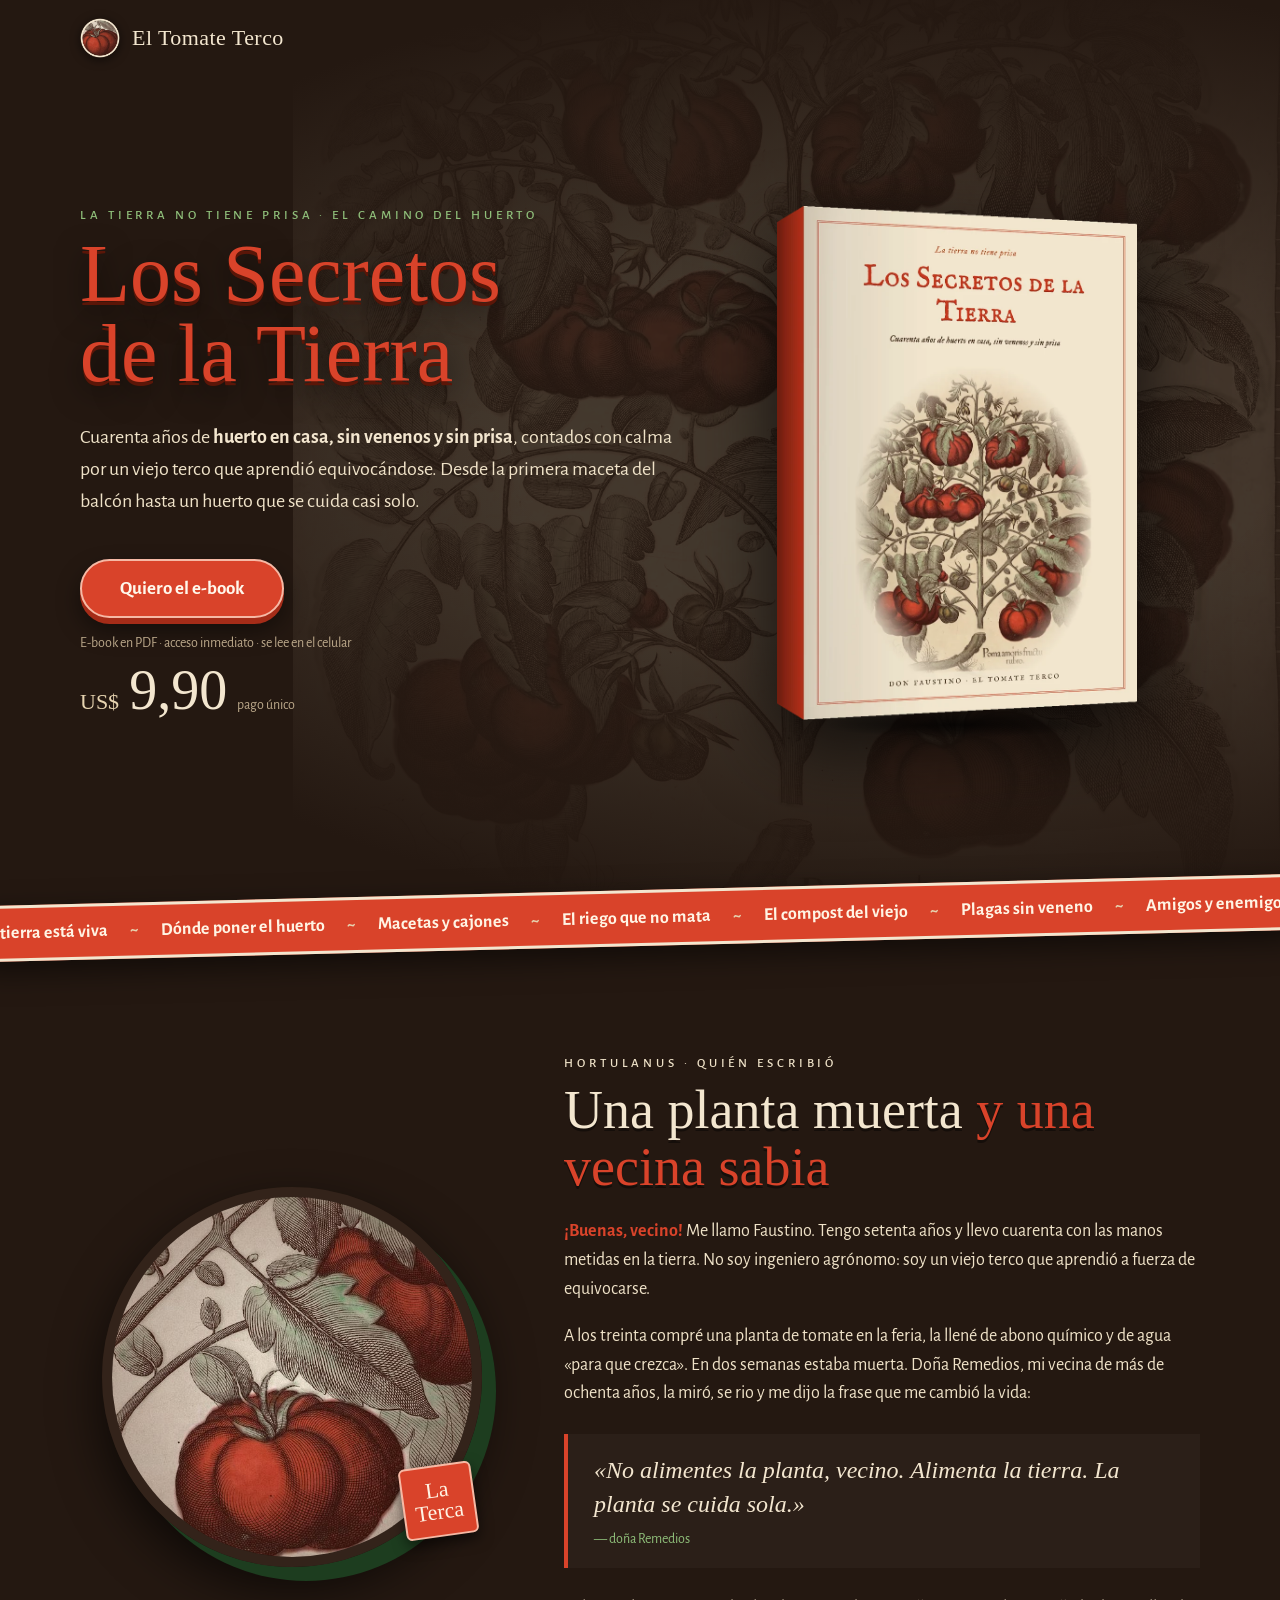
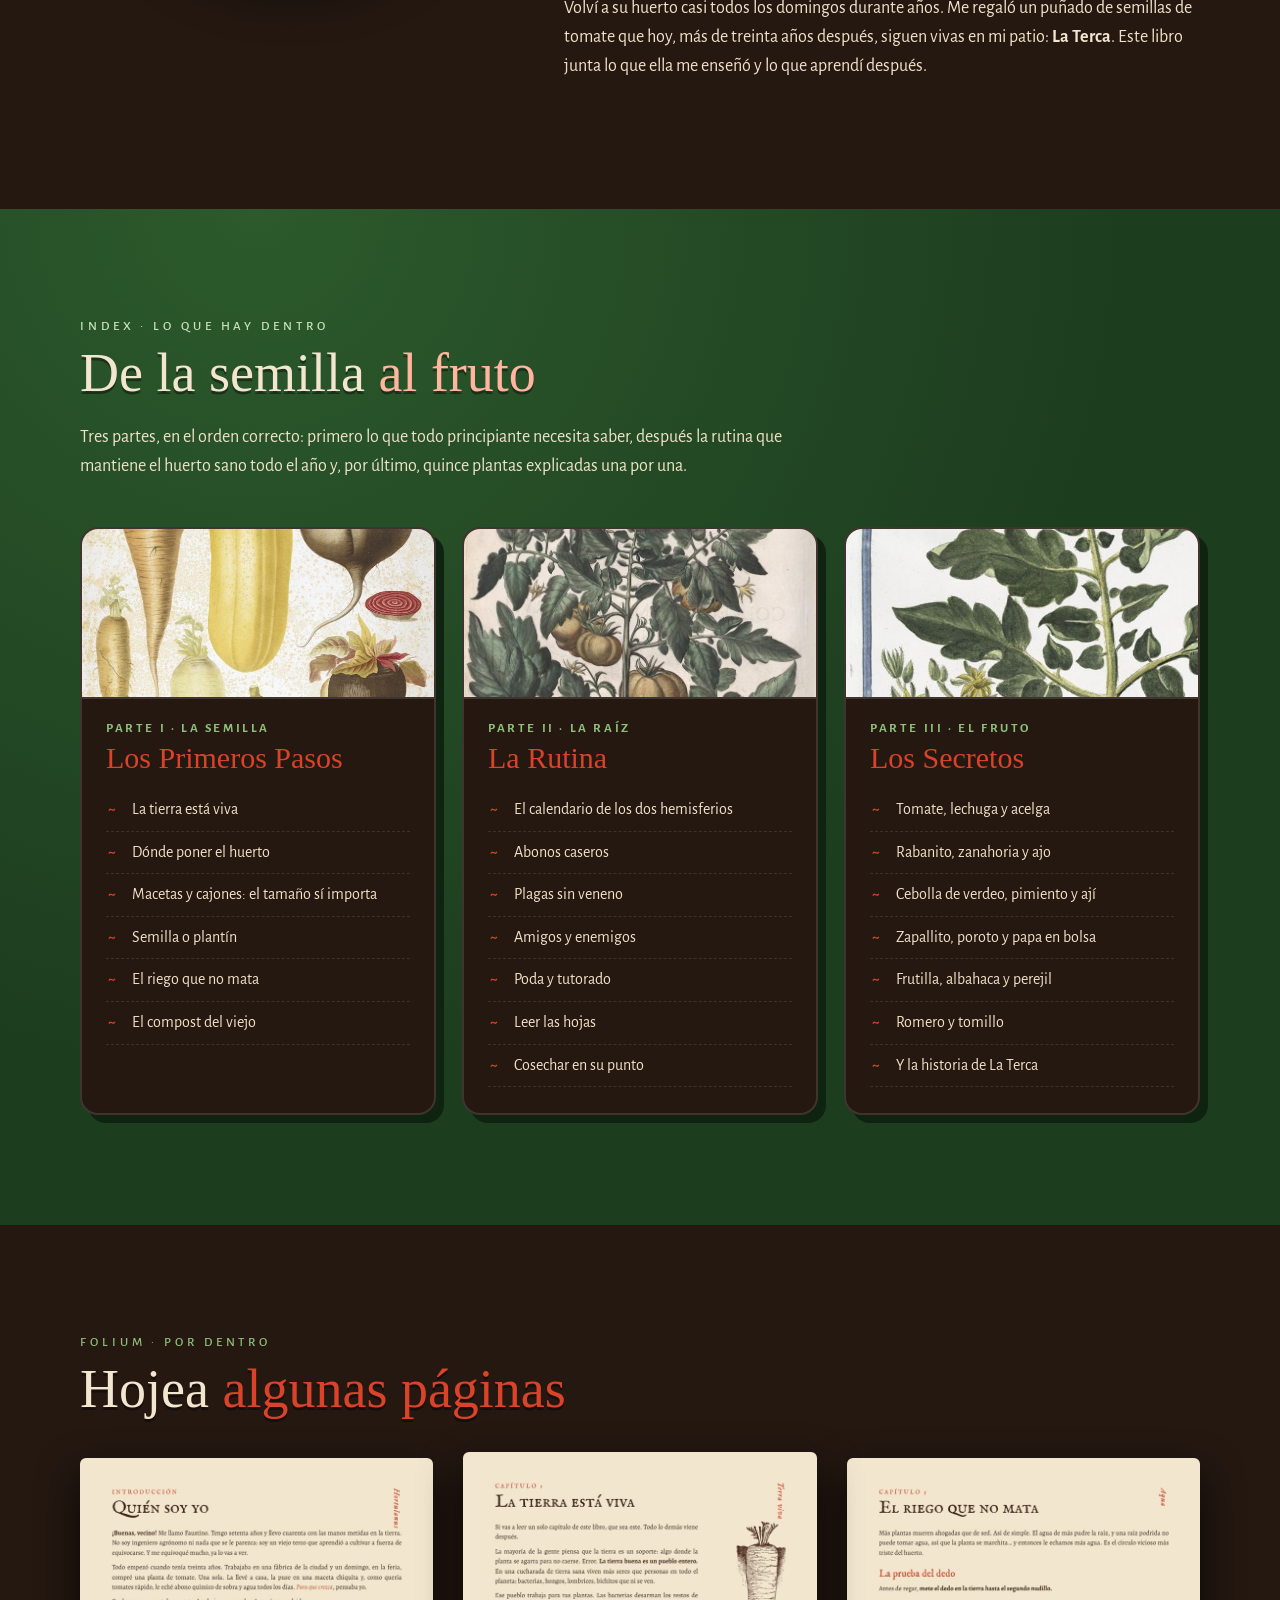
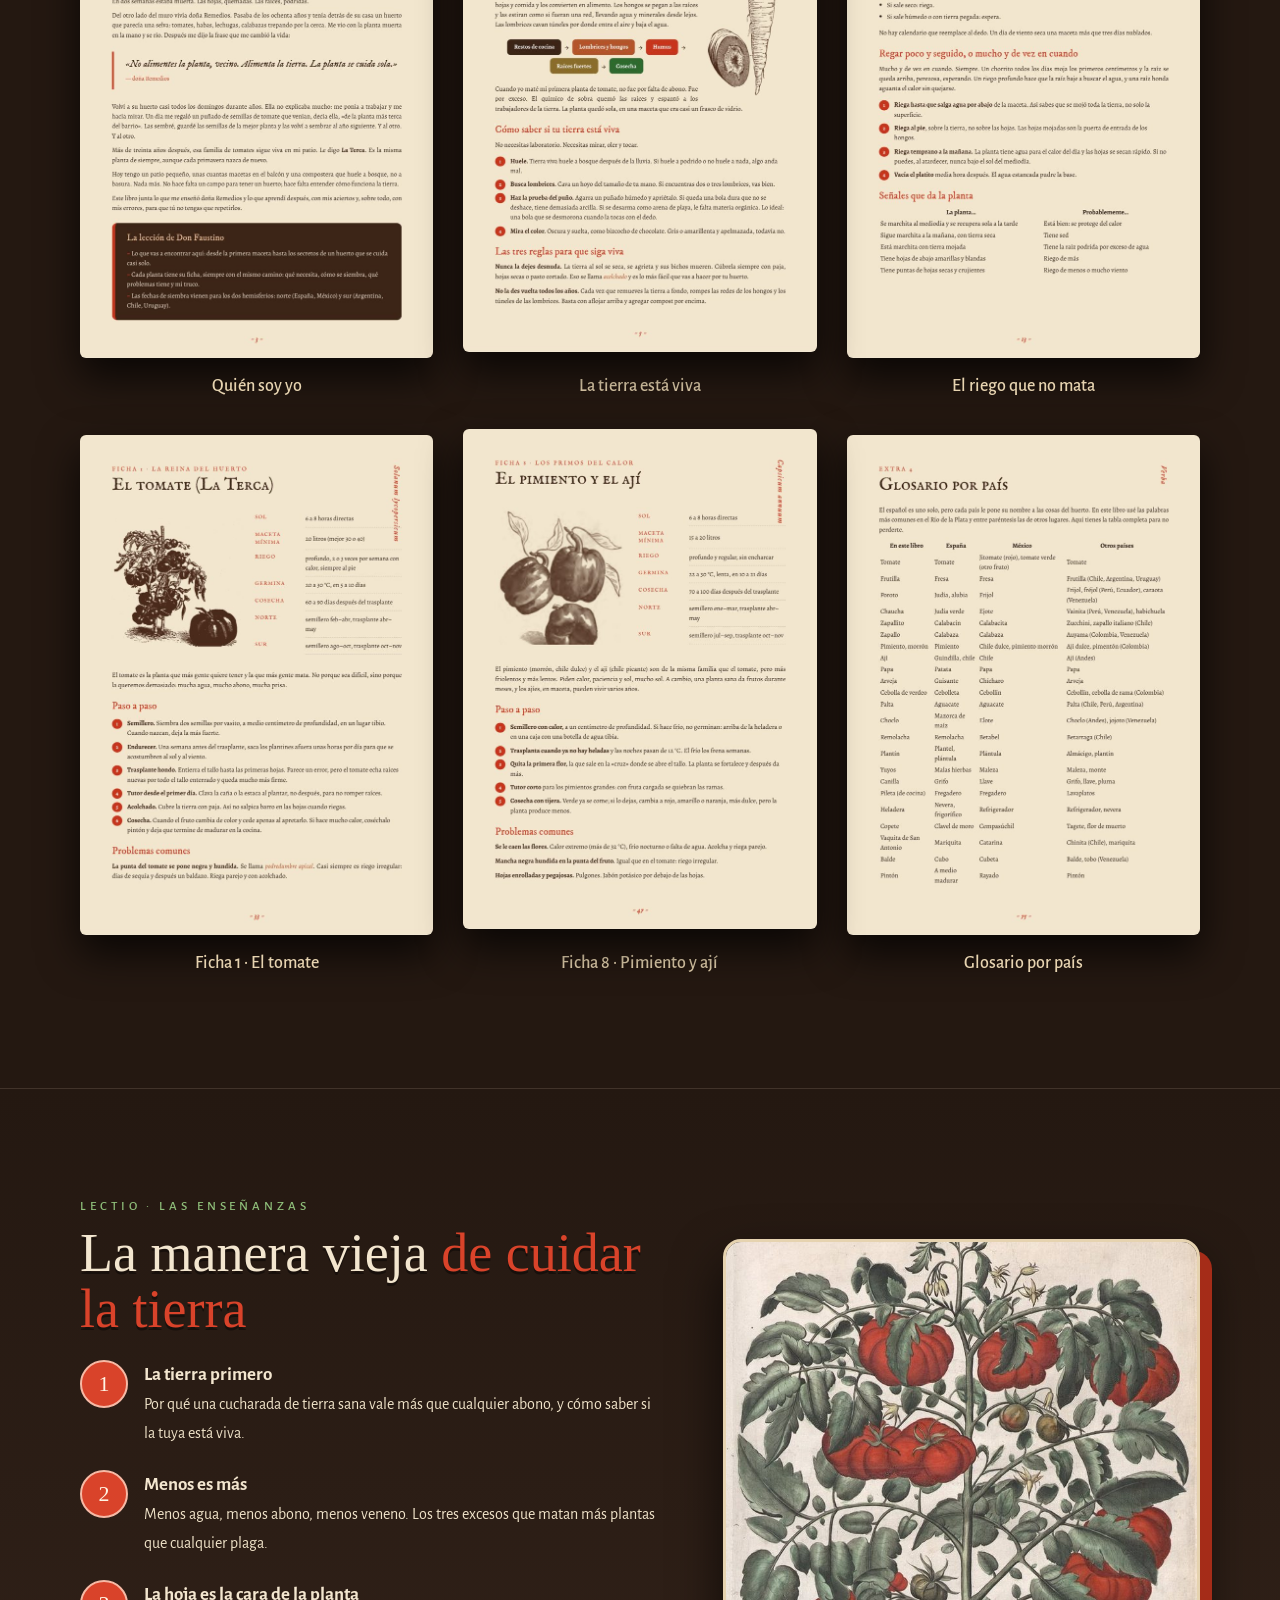
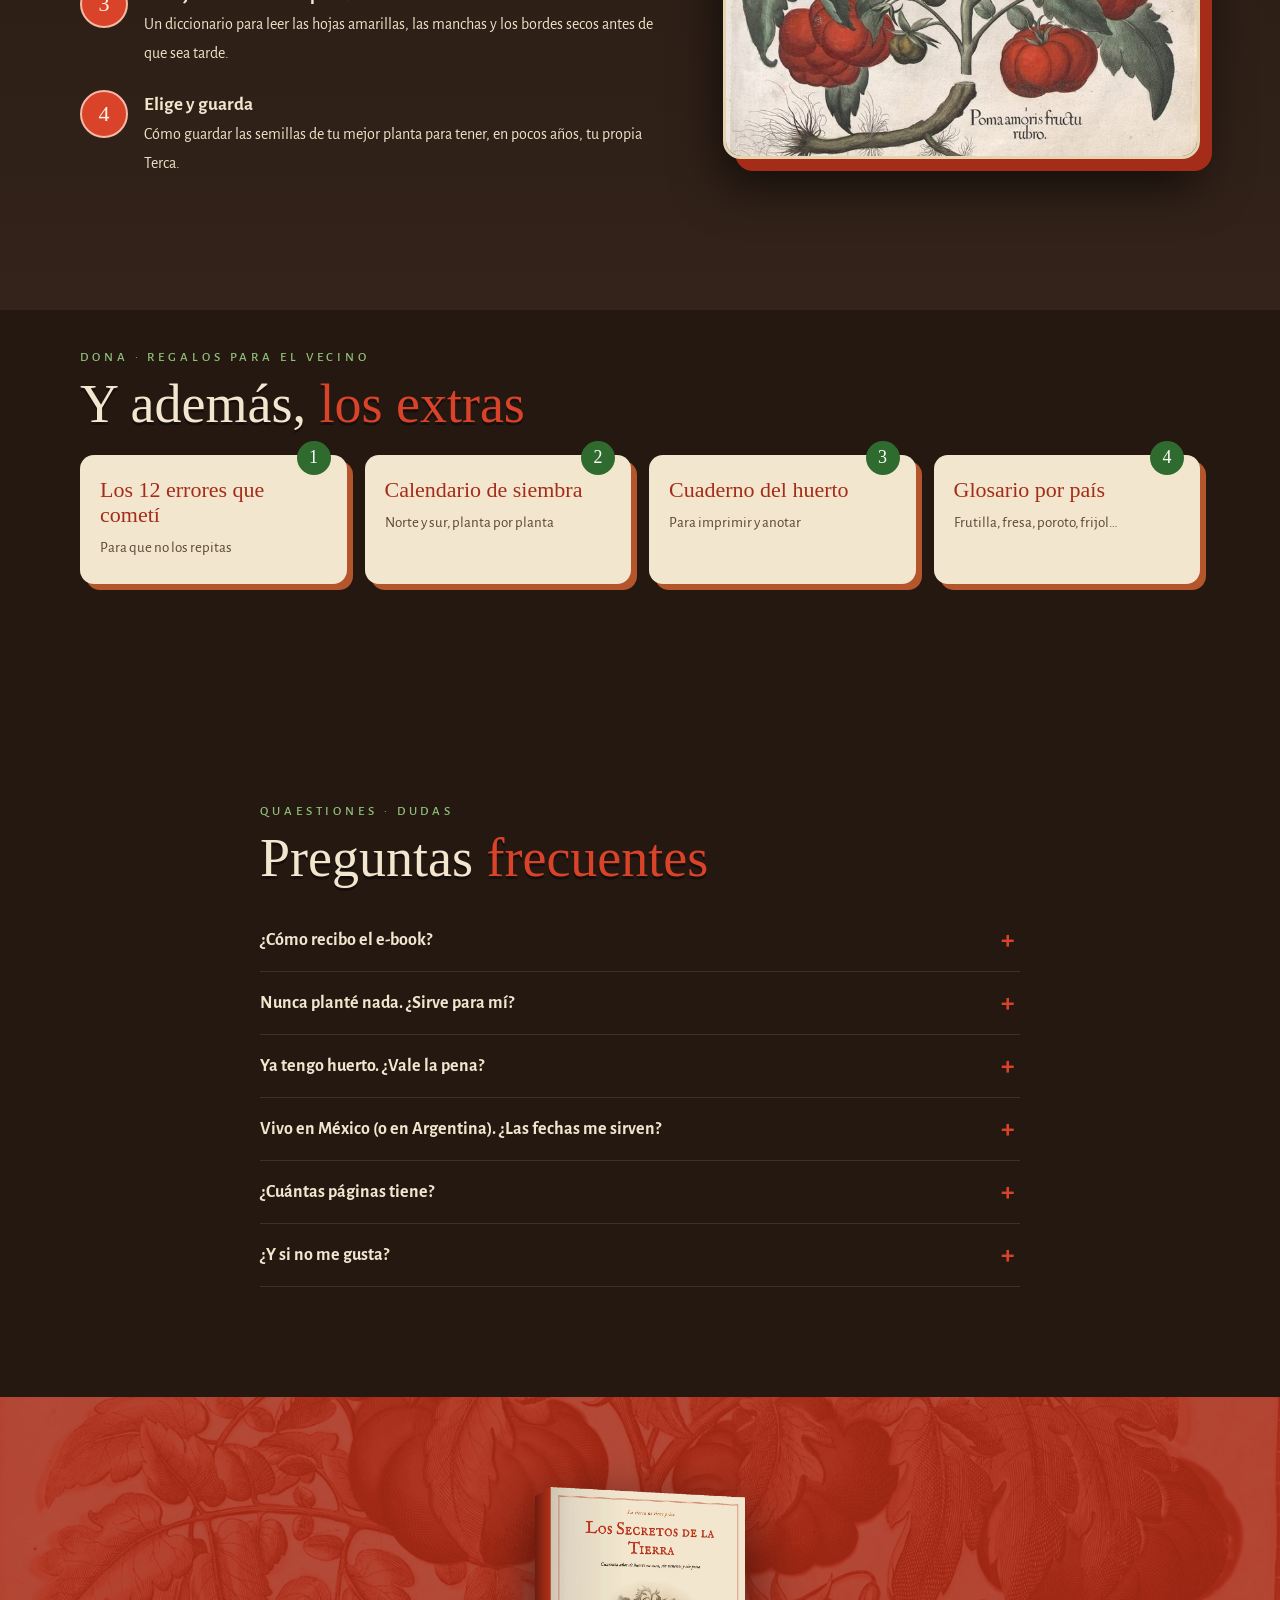
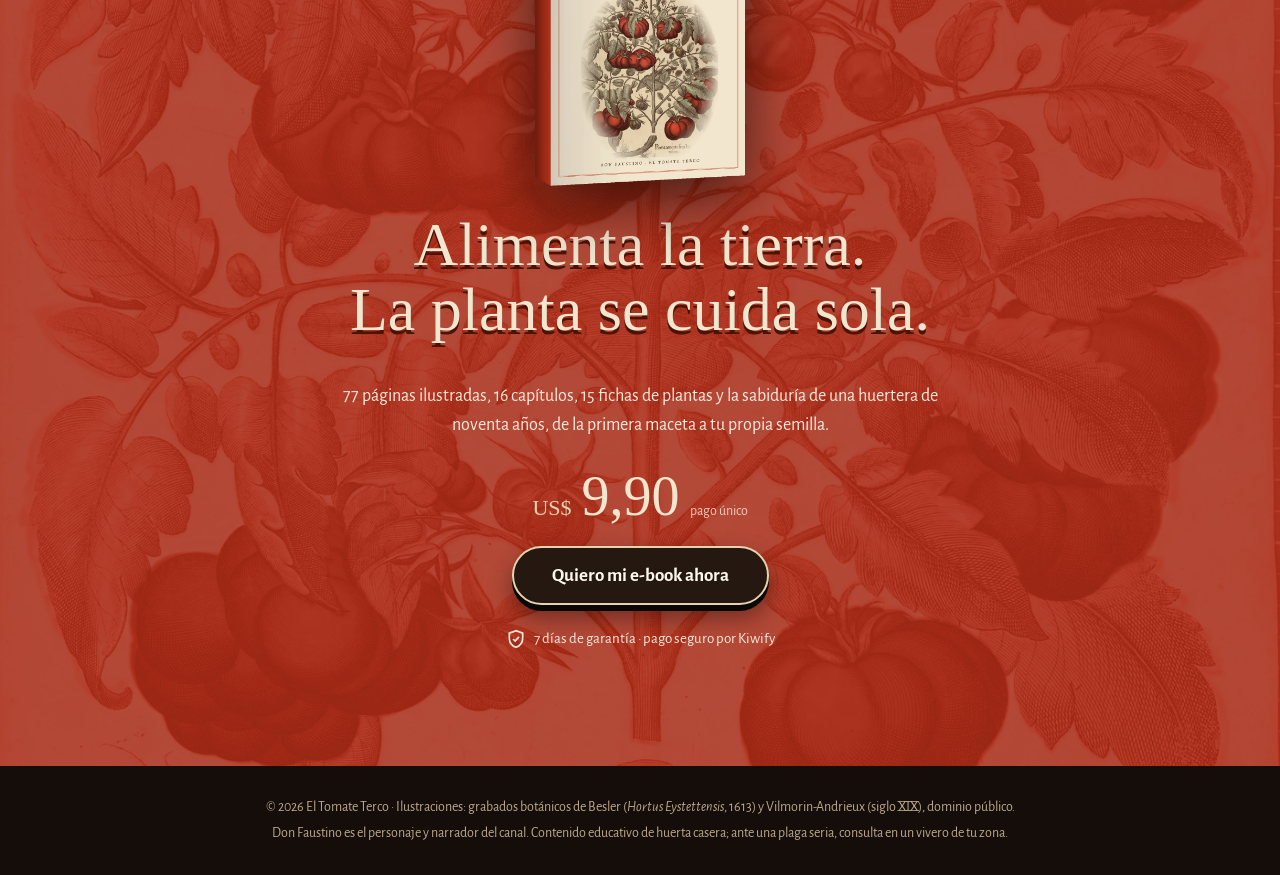
==== tomate/index.html @ 111a37ef "Página de venda do e-book Los Secretos de la Tierra (El Tomate Terco) Co-Authored-By: Claude Opus 5." ====
<!doctype html>
<html lang="es">
<head>
<meta charset="utf-8">
<meta name="viewport" content="width=device-width, initial-scale=1">
<title>Los Secretos de la Tierra · El Tomate Terco</title>
<meta name="description" content="Cuarenta años de huerto en casa, sin venenos y sin prisa. El e-book de Don Faustino, de El Tomate Terco: de la primera maceta a los secretos de un huerto que se cuida casi solo.">
<meta property="og:title" content="Los Secretos de la Tierra · El Tomate Terco">
<meta property="og:description" content="Cuarenta años de huerto en casa, sin venenos y sin prisa.">
<meta property="og:image" content="img/og.jpg">
<meta property="og:type" content="website">
<link rel="icon" href="img/logo.png">
<link rel="preconnect" href="https://fonts.googleapis.com">
<link rel="preconnect" href="https://fonts.gstatic.com" crossorigin>
<link href="https://fonts.googleapis.com/css2?family=IM+Fell+English+SC&family=IM+Fell+DW+Pica:ital@0;1&family=Alegreya+Sans:ital,wght@0,400;0,500;0,700;1,400&display=swap" rel="stylesheet">
<link rel="stylesheet" href="estilo.css">
</head>
<body>

<!-- ============ CONFIGURAÇÃO: link do checkout e preço ============ -->
<script>
  window.CHECKOUT = "#comprar";   // trocar pelo link do checkout da Kiwify
</script>

<header class="topo">
  <div class="marca">
    <img src="img/logo.png" alt="" width="40" height="40">
    <span>El Tomate Terco</span>
  </div>
</header>

<!-- HERO -->
<section class="hero">
  <div class="hero-fondo" aria-hidden="true"></div>
  <div class="caixa hero-grid">
    <div class="hero-texto">
      <p class="kicker">La tierra no tiene prisa · El camino del huerto</p>
      <h1>Los Secretos<br>de la Tierra</h1>
      <p class="lead">Cuarenta años de <strong>huerto en casa, sin venenos y sin prisa</strong>, contados con calma por un viejo terco que aprendió equivocándose. Desde la primera maceta del balcón hasta un huerto que se cuida casi solo.</p>
      <a class="botao comprar" href="#comprar">Quiero el e-book</a>
      <p class="mini">E-book en PDF · acceso inmediato · se lee en el celular</p>
      <p class="preco"><span class="moeda">US$</span> <span class="valor">9,90</span> <span class="obs">pago único</span></p>
    </div>
    <div class="hero-livro">
      <img class="livro flutua" src="img/libro.webp" alt="Portada del e-book Los Secretos de la Tierra" width="640" height="780">
      <div class="sombra-livro" aria-hidden="true"></div>
    </div>
  </div>
</section>

<!-- FAIXA DE CAPÍTULOS -->
<div class="faixa" aria-hidden="true">
  <div class="faixa-trilho">
    <span>La tierra está viva</span><i>~</i><span>Dónde poner el huerto</span><i>~</i><span>Macetas y cajones</span><i>~</i><span>El riego que no mata</span><i>~</i><span>El compost del viejo</span><i>~</i><span>Plagas sin veneno</span><i>~</i><span>Amigos y enemigos</span><i>~</i><span>Leer las hojas</span><i>~</i><span>Guardar tus semillas</span><i>~</i><span>La Terca</span><i>~</i>
    <span>La tierra está viva</span><i>~</i><span>Dónde poner el huerto</span><i>~</i><span>Macetas y cajones</span><i>~</i><span>El riego que no mata</span><i>~</i><span>El compost del viejo</span><i>~</i><span>Plagas sin veneno</span><i>~</i><span>Amigos y enemigos</span><i>~</i><span>Leer las hojas</span><i>~</i><span>Guardar tus semillas</span><i>~</i><span>La Terca</span><i>~</i>
  </div>
</div>

<!-- QUIÉN ESCRIBIÓ -->
<section class="secao autor">
  <div class="caixa autor-grid">
    <div class="retrato">
      <img src="img/terca.jpg" alt="Grabado antiguo de un tomate, La Terca" width="560" height="560">
      <span class="selo">La<br>Terca</span>
    </div>
    <div>
      <p class="kicker">Hortulanus · Quién escribió</p>
      <h2>Una planta muerta <em>y una vecina sabia</em></h2>
      <p><strong class="acento">¡Buenas, vecino!</strong> Me llamo Faustino. Tengo setenta años y llevo cuarenta con las manos metidas en la tierra. No soy ingeniero agrónomo: soy un viejo terco que aprendió a fuerza de equivocarse.</p>
      <p>A los treinta compré una planta de tomate en la feria, la llené de abono químico y de agua «para que crezca». En dos semanas estaba muerta. Doña Remedios, mi vecina de más de ochenta años, la miró, se rio y me dijo la frase que me cambió la vida:</p>
      <blockquote>
        «No alimentes la planta, vecino. Alimenta la tierra. La planta se cuida sola.»
        <cite>— doña Remedios</cite>
      </blockquote>
      <p>Volví a su huerto casi todos los domingos durante años. Me regaló un puñado de semillas de tomate que hoy, más de treinta años después, siguen vivas en mi patio: <strong>La Terca</strong>. Este libro junta lo que ella me enseñó y lo que aprendí después.</p>
    </div>
  </div>
</section>

<!-- O QUE TEM DENTRO -->
<section class="secao dentro">
  <div class="caixa">
    <p class="kicker">Index · Lo que hay dentro</p>
    <h2>De la semilla <em>al fruto</em></h2>
    <p class="intro">Tres partes, en el orden correcto: primero lo que todo principiante necesita saber, después la rutina que mantiene el huerto sano todo el año y, por último, quince plantas explicadas una por una.</p>
    <div class="cartoes">
      <article class="cartao">
        <img src="img/parte1.jpg" alt="" loading="lazy">
        <div class="cartao-corpo">
          <p class="parte">Parte I · La semilla</p>
          <h3>Los Primeros Pasos</h3>
          <ul>
            <li>La tierra está viva</li><li>Dónde poner el huerto</li><li>Macetas y cajones: el tamaño sí importa</li><li>Semilla o plantín</li><li>El riego que no mata</li><li>El compost del viejo</li>
          </ul>
        </div>
      </article>
      <article class="cartao">
        <img src="img/parte2.jpg" alt="" loading="lazy">
        <div class="cartao-corpo">
          <p class="parte">Parte II · La raíz</p>
          <h3>La Rutina</h3>
          <ul>
            <li>El calendario de los dos hemisferios</li><li>Abonos caseros</li><li>Plagas sin veneno</li><li>Amigos y enemigos</li><li>Poda y tutorado</li><li>Leer las hojas</li><li>Cosechar en su punto</li>
          </ul>
        </div>
      </article>
      <article class="cartao">
        <img src="img/parte3.jpg" alt="" loading="lazy">
        <div class="cartao-corpo">
          <p class="parte">Parte III · El fruto</p>
          <h3>Los Secretos</h3>
          <ul>
            <li>Tomate, lechuga y acelga</li><li>Rabanito, zanahoria y ajo</li><li>Cebolla de verdeo, pimiento y ají</li><li>Zapallito, poroto y papa en bolsa</li><li>Frutilla, albahaca y perejil</li><li>Romero y tomillo</li><li>Y la historia de La Terca</li>
          </ul>
        </div>
      </article>
    </div>
  </div>
</section>

<!-- FOLHEIE -->
<section class="secao paginas">
  <div class="caixa">
    <p class="kicker">Folium · Por dentro</p>
    <h2>Hojea <em>algunas páginas</em></h2>
    <div class="grade-paginas">
      <figure><img src="img/pag_quien.jpg" alt="Página Quién soy yo" loading="lazy"><figcaption>Quién soy yo</figcaption></figure>
      <figure><img src="img/pag_tierra.jpg" alt="Página La tierra está viva" loading="lazy"><figcaption>La tierra está viva</figcaption></figure>
      <figure><img src="img/pag_riego.jpg" alt="Página El riego que no mata" loading="lazy"><figcaption>El riego que no mata</figcaption></figure>
      <figure><img src="img/pag_tomate.jpg" alt="Ficha del tomate" loading="lazy"><figcaption>Ficha 1 · El tomate</figcaption></figure>
      <figure><img src="img/pag_pimiento.jpg" alt="Ficha del pimiento y el ají" loading="lazy"><figcaption>Ficha 8 · Pimiento y ají</figcaption></figure>
      <figure><img src="img/pag_glosario.jpg" alt="Glosario por país" loading="lazy"><figcaption>Glosario por país</figcaption></figure>
    </div>
  </div>
</section>

<!-- ENSINAMENTOS -->
<section class="secao ensina">
  <div class="caixa ensina-grid">
    <div>
      <p class="kicker">Lectio · Las enseñanzas</p>
      <h2>La manera vieja <em>de cuidar la tierra</em></h2>
      <ol class="passos">
        <li><b>La tierra primero</b><span>Por qué una cucharada de tierra sana vale más que cualquier abono, y cómo saber si la tuya está viva.</span></li>
        <li><b>Menos es más</b><span>Menos agua, menos abono, menos veneno. Los tres excesos que matan más plantas que cualquier plaga.</span></li>
        <li><b>La hoja es la cara de la planta</b><span>Un diccionario para leer las hojas amarillas, las manchas y los bordes secos antes de que sea tarde.</span></li>
        <li><b>Elige y guarda</b><span>Cómo guardar las semillas de tu mejor planta para tener, en pocos años, tu propia Terca.</span></li>
      </ol>
    </div>
    <figure class="quadro"><img src="img/parte4.jpg" alt="Grabado botánico antiguo de una planta de tomate" loading="lazy"></figure>
  </div>
</section>

<!-- BÔNUS -->
<section class="secao bonus">
  <div class="caixa">
    <p class="kicker">Dona · Regalos para el vecino</p>
    <h2>Y además, <em>los extras</em></h2>
    <div class="bonus-linha">
      <div class="b"><span class="n">1</span><b>Los 12 errores que cometí</b><small>Para que no los repitas</small></div>
      <div class="b"><span class="n">2</span><b>Calendario de siembra</b><small>Norte y sur, planta por planta</small></div>
      <div class="b"><span class="n">3</span><b>Cuaderno del huerto</b><small>Para imprimir y anotar</small></div>
      <div class="b"><span class="n">4</span><b>Glosario por país</b><small>Frutilla, fresa, poroto, frijol…</small></div>
    </div>
  </div>
</section>

<!-- FAQ -->
<section class="secao faq">
  <div class="caixa estreita">
    <p class="kicker">Quaestiones · Dudas</p>
    <h2>Preguntas <em>frecuentes</em></h2>
    <details><summary>¿Cómo recibo el e-book?</summary><p>Apenas se confirma el pago, te llega un correo con el acceso. Puedes descargar el PDF y leerlo en el celular, la tableta o la computadora, o imprimirlo.</p></details>
    <details><summary>Nunca planté nada. ¿Sirve para mí?</summary><p>Justamente para eso está hecho. La Parte I empieza desde cero: dónde poner las macetas, qué tierra usar, cómo regar sin ahogar. No necesitas patio: un balcón con sol alcanza.</p></details>
    <details><summary>Ya tengo huerto. ¿Vale la pena?</summary><p>Si ya cultivas, vas a ir directo a las fichas de cada planta, a los remedios sin veneno, a la lectura de las hojas y a cómo guardar tus propias semillas.</p></details>
    <details><summary>Vivo en México (o en Argentina). ¿Las fechas me sirven?</summary><p>Sí. Todas las fechas de siembra vienen para los dos hemisferios: norte (España, México) y sur (Argentina, Chile, Uruguay). Y el glosario traduce los nombres de cada país.</p></details>
    <details><summary>¿Cuántas páginas tiene?</summary><p>77 páginas ilustradas con grabados botánicos antiguos: 16 capítulos, 15 fichas de plantas y 4 extras.</p></details>
    <details><summary>¿Y si no me gusta?</summary><p>Tienes 7 días de garantía. Si no te gusta, pides el reembolso desde la propia plataforma de pago y te devuelven el dinero.</p></details>
  </div>
</section>

<!-- CTA FINAL -->
<section class="final" id="comprar">
  <div class="final-fondo" aria-hidden="true"></div>
  <div class="caixa final-conteudo">
    <img class="livro-peq flutua" src="img/libro.webp" alt="" width="320" height="390" loading="lazy">
    <h2>Alimenta la tierra.<br>La planta se cuida sola.</h2>
    <p>77 páginas ilustradas, 16 capítulos, 15 fichas de plantas y la sabiduría de una huertera de noventa años, de la primera maceta a tu propia semilla.</p>
    <p class="preco"><span class="moeda">US$</span> <span class="valor">9,90</span> <span class="obs">pago único</span></p>
    <a class="botao comprar escuro" href="#comprar">Quiero mi e-book ahora</a>
    <p class="garantia"><svg viewBox="0 0 24 24" width="20" height="20" aria-hidden="true"><path d="M12 2 4 5v6c0 5 3.4 9.3 8 11 4.6-1.7 8-6 8-11V5l-8-3Z" fill="none" stroke="currentColor" stroke-width="2"/><path d="m8.5 12 2.5 2.5 4.5-5" fill="none" stroke="currentColor" stroke-width="2"/></svg> 7 días de garantía · pago seguro por Kiwify</p>
  </div>
</section>

<footer class="rodape">
  <p>© 2026 El Tomate Terco · Ilustraciones: grabados botánicos de Besler (<i>Hortus Eystettensis</i>, 1613) y Vilmorin-Andrieux (siglo XIX), dominio público.</p>
  <p>Don Faustino es el personaje y narrador del canal. Contenido educativo de huerta casera; ante una plaga seria, consulta en un vivero de tu zona.</p>
</footer>

<script>
  document.querySelectorAll("a.comprar").forEach(a => {
    if (window.CHECKOUT && window.CHECKOUT !== "#comprar") { a.href = window.CHECKOUT; a.target = "_blank"; a.rel = "noopener"; }
  });
</script>
</body>
</html>
---- tomate/estilo.css ----
/* El Tomate Terco · página de venta
   Cores do canal: vermelho tomate, terracota, verde folha, creme. Fundo escuro de terra. */
:root {
  --terra: #241811;
  --terra2: #33231a;
  --tomate: #d9432a;
  --tomate-esc: #a52c18;
  --terracota: #b5552b;
  --verde: #2f6b2f;
  --verde-esc: #1d3d1f;
  --verde-cla: #8fbf7a;
  --creme: #f3e6cf;
  --creme2: #e6d3b0;
  --texto: #efe2c8;
  --fraco: #bba88a;
  --tit: "IM Fell English SC", Georgia, serif;
  --tit2: "IM Fell DW Pica", Georgia, serif;
  --corpo: "Alegreya Sans", system-ui, sans-serif;
}
* { box-sizing: border-box; }
html { scroll-behavior: smooth; }
html, body { overflow-x: clip; }
body { margin: 0; background: var(--terra); color: var(--texto); font: 400 18px/1.6 var(--corpo); overflow-x: hidden; }
img { max-width: 100%; height: auto; display: block; }
.caixa { width: min(1120px, 100% - 32px); margin: 0 auto; position: relative; }
.estreita { width: min(760px, 100% - 32px); }
h1, h2, h3 { margin: 0; font-weight: 400; }
strong { color: var(--creme); }
.acento { color: var(--tomate); }

/* topo */
.topo { position: absolute; top: 0; left: 0; right: 0; z-index: 5; }
.marca { display: inline-flex; align-items: center; gap: 12px; padding: 18px 0 0 max(16px, calc((100% - 1120px) / 2)); color: var(--creme); text-decoration: none; font: 22px var(--tit); letter-spacing: .02em; }
.marca img { width: 40px; height: 40px; border-radius: 50%; box-shadow: 0 2px 10px #0008; }

/* rótulos e títulos */
.kicker { font: 500 13px var(--corpo); letter-spacing: .3em; text-transform: uppercase; color: var(--verde-cla); margin: 0 0 10px; }
h2 { font: clamp(34px, 5vw, 54px)/1.05 var(--tit); color: var(--creme); text-shadow: 0 3px 0 #0006; margin-bottom: 22px; }
h2 em { font-style: normal; color: var(--tomate); }

/* hero */
.hero { position: relative; min-height: 100vh; display: flex; align-items: center; padding: 96px 0 70px; overflow: hidden; }
.hero-fondo { position: absolute; inset: 0; background: url(img/fondo.webp) right center / auto 140% no-repeat; opacity: .14; filter: sepia(.4); }
.hero::after { content: ""; position: absolute; inset: 0; background: radial-gradient(ellipse at 70% 50%, transparent 0 30%, var(--terra) 75%); pointer-events: none; }
.hero-grid { display: grid; grid-template-columns: 1.1fr .9fr; gap: 40px; align-items: center; z-index: 2; }
.hero h1 { font: clamp(46px, 6.4vw, 84px)/.98 var(--tit); color: var(--tomate); text-shadow: 0 4px 0 #5a1608, 0 10px 30px #000a; margin-bottom: 26px; }
.lead { font-size: 20px; max-width: 34em; color: var(--texto); }
.lead strong { color: var(--creme); font-weight: 700; }
.mini { font-size: 14px; color: var(--fraco); margin: 14px 0 8px; }
.preco { display: flex; align-items: baseline; gap: 10px; margin: 6px 0 0; }
.preco .moeda { font: 22px var(--tit); color: var(--creme2); }
.preco .valor { font: 56px/1 var(--tit); color: var(--creme); }
.preco .obs { font-size: 14px; color: var(--fraco); }
.hero-livro { position: relative; display: flex; justify-content: center; }
.livro { width: min(360px, 80%); filter: drop-shadow(0 30px 40px #000b); }
.sombra-livro { position: absolute; bottom: -18px; left: 50%; width: 55%; height: 26px; transform: translateX(-50%); background: radial-gradient(ellipse, #000a, transparent 70%); animation: sombra 5s ease-in-out infinite; }
.flutua { animation: flutua 5s ease-in-out infinite; }
@keyframes flutua { 0%, 100% { transform: translateY(0) rotate(-1deg); } 50% { transform: translateY(-18px) rotate(.5deg); } }
@keyframes sombra { 0%, 100% { transform: translateX(-50%) scale(1); opacity: 1; } 50% { transform: translateX(-50%) scale(.82); opacity: .6; } }

/* botões */
.botao { display: inline-block; margin-top: 22px; padding: 16px 38px; border-radius: 40px; background: var(--tomate); color: #fff8ec; font: 700 19px var(--corpo); text-decoration: none; border: 2px solid #f6b9a5; box-shadow: 0 6px 0 var(--tomate-esc), 0 12px 24px #0007; transition: transform .15s, box-shadow .15s; }
.botao:hover { transform: translateY(2px); box-shadow: 0 4px 0 var(--tomate-esc), 0 8px 18px #0007; }
.botao:active { transform: translateY(6px); box-shadow: 0 0 0 var(--tomate-esc); }
.botao.escuro { background: var(--terra); border-color: var(--creme2); box-shadow: 0 6px 0 #0b0704, 0 12px 24px #0006; }

/* faixa de capítulos */
.faixa { background: var(--tomate); border-top: 3px solid var(--creme); border-bottom: 3px solid var(--creme); transform: rotate(-1.4deg); margin: -10px -20px 0; overflow: hidden; position: relative; z-index: 3; box-shadow: 0 10px 30px #0008; }
.faixa-trilho { display: flex; gap: 22px; padding: 14px 0; white-space: nowrap; width: max-content; animation: corre 45s linear infinite; font: 700 18px var(--corpo); color: #fff4e4; }
.faixa i { font-style: normal; color: var(--creme2); }
@keyframes corre { to { transform: translateX(-50%); } }

/* seções */
.secao { padding: 110px 0; position: relative; }
.intro { max-width: 40em; color: var(--texto); }

/* autor */
.autor-grid { display: grid; grid-template-columns: .8fr 1.2fr; gap: 60px; align-items: center; }
.retrato { position: relative; justify-self: center; width: min(380px, 80vw); }
.retrato img { border-radius: 50%; border: 10px solid var(--terra2); box-shadow: 14px 14px 0 var(--verde-esc), 0 20px 50px #000a; aspect-ratio: 1; object-fit: cover; }
.selo { position: absolute; right: 2%; bottom: 8%; background: var(--tomate); color: #fff4e4; font: 22px/1 var(--tit); padding: 12px 10px; border-radius: 6px; transform: rotate(-8deg); box-shadow: 0 6px 14px #0008; text-align: center; border: 2px solid #f6b9a5; }
.autor p { color: var(--texto); }
blockquote { margin: 26px 0; padding: 20px 26px; border-left: 4px solid var(--tomate); background: #ffffff08; font: italic 24px/1.4 var(--tit2); color: var(--creme); }
blockquote cite { display: block; font: 14px var(--corpo); color: var(--verde-cla); margin-top: 10px; font-style: normal; }

/* dentro */
.dentro { background: var(--verde-esc); background-image: radial-gradient(circle at 20% 0%, #2c5a2c 0, transparent 60%); }
.dentro .kicker { color: #c9e3b8; }
.dentro h2 em { color: #ffb59e; }
.cartoes { display: grid; grid-template-columns: repeat(3, 1fr); gap: 26px; margin-top: 46px; }
.cartao { background: var(--terra); border: 2px solid #ffffff1f; border-radius: 18px; overflow: hidden; box-shadow: 8px 8px 0 #0f2410; transition: transform .2s; }
.cartao:hover { transform: translateY(-6px); }
.cartao img { width: 100%; height: 170px; object-fit: cover; object-position: center 30%; border-bottom: 2px solid #ffffff1f; }
.cartao-corpo { padding: 22px 24px 26px; }
.parte { margin: 0 0 4px; font: 700 13px var(--corpo); letter-spacing: .2em; text-transform: uppercase; color: var(--verde-cla); }
.cartao h3 { font: 30px var(--tit); color: var(--tomate); margin-bottom: 14px; }
.cartao ul { list-style: none; margin: 0; padding: 0; }
.cartao li { padding: 8px 0 8px 26px; border-bottom: 1px dashed #ffffff1c; position: relative; font-size: 16px; }
.cartao li::before { content: "~"; position: absolute; left: 2px; color: var(--tomate); font-weight: 700; }

/* páginas */
.grade-paginas { display: grid; grid-template-columns: repeat(3, 1fr); gap: 34px 30px; margin-top: 40px; }
.grade-paginas figure { margin: 0; }
.grade-paginas img { border-radius: 6px; box-shadow: 0 18px 40px #000b; transition: transform .25s; background: var(--creme); }
.grade-paginas figure:nth-child(3n+2) img { transform: translateY(-6px); }
.grade-paginas img:hover { transform: translateY(-10px) rotate(-.6deg) !important; }
figcaption { text-align: center; margin-top: 14px; font-weight: 500; color: var(--creme2); }

/* ensinamentos */
.ensina { border-top: 1px solid #ffffff12; background: linear-gradient(180deg, var(--terra), var(--terra2)); }
.ensina-grid { display: grid; grid-template-columns: 1.1fr .9fr; gap: 60px; align-items: center; }
.passos { list-style: none; counter-reset: p; padding: 0; margin: 10px 0 0; }
.passos li { counter-increment: p; position: relative; padding: 0 0 22px 64px; }
.passos li::before { content: counter(p); position: absolute; left: 0; top: 0; width: 44px; height: 44px; border-radius: 50%; display: grid; place-items: center; background: var(--tomate); color: #fff4e4; font: 22px var(--tit); border: 2px solid #f6b9a5; }
.passos b { display: block; color: var(--creme); font-size: 19px; }
.passos span { color: var(--texto); font-size: 16px; }
.quadro { margin: 0; }
.quadro img { border-radius: 18px; border: 3px solid var(--creme2); box-shadow: 12px 12px 0 var(--tomate-esc), 0 24px 50px #000a; max-height: 520px; width: 100%; object-fit: cover; }

/* bônus */
.bonus { padding-top: 40px; }
.bonus-linha { display: grid; grid-template-columns: repeat(4, 1fr); gap: 18px; }
.b { background: var(--creme); color: var(--terra); border-radius: 14px; padding: 22px 20px; position: relative; box-shadow: 6px 6px 0 var(--terracota); }
.b .n { position: absolute; top: -14px; right: 16px; width: 34px; height: 34px; border-radius: 50%; background: var(--verde); color: #fff; display: grid; place-items: center; font: 18px var(--tit); }
.b b { display: block; font: 22px/1.15 var(--tit); color: var(--tomate-esc); margin-bottom: 6px; }
.b small { font-size: 15px; color: #5a4636; }

/* faq */
details { border-bottom: 1px solid #ffffff1c; }
summary { cursor: pointer; list-style: none; padding: 20px 40px 20px 0; position: relative; font: 700 18px var(--corpo); color: var(--creme); }
summary::-webkit-details-marker { display: none; }
summary::after { content: "+"; position: absolute; right: 6px; top: 14px; font-size: 28px; color: var(--tomate); transition: transform .2s; }
details[open] summary::after { transform: rotate(45deg); }
details p { margin: 0 0 20px; color: var(--texto); }

/* final */
.final { position: relative; padding: 90px 0 100px; text-align: center; overflow: hidden; background: var(--tomate-esc); }
.final-fondo { position: absolute; inset: 0; background: url(img/fondo.webp) center / cover no-repeat; opacity: .16; mix-blend-mode: luminosity; }
.final-conteudo { z-index: 2; display: flex; flex-direction: column; align-items: center; }
.livro-peq { width: 210px; filter: drop-shadow(0 20px 30px #0009); margin-bottom: 26px; }
.final h2 { font-size: clamp(36px, 5.6vw, 62px); color: var(--creme); text-shadow: 0 4px 0 #4a1307; }
.final p { max-width: 36em; color: #fbe9dc; }
.final .preco { justify-content: center; margin-top: 10px; }
.final .preco .obs { color: #f3c9b8; }
.garantia { display: flex; align-items: center; gap: 8px; justify-content: center; font-size: 15px; margin-top: 22px; color: #fbe9dc; }

.rodape { background: #140d09; color: var(--fraco); text-align: center; font-size: 14px; padding: 26px 16px; }
.rodape p { margin: 4px auto; max-width: 60em; }

/* celular */
@media (max-width: 900px) {
  .hero { min-height: auto; padding-top: 90px; }
  .hero-grid, .autor-grid, .ensina-grid { grid-template-columns: 1fr; gap: 40px; }
  .hero-livro { order: -1; }
  .livro { width: min(230px, 62%); }
  .hero-texto { text-align: center; }
  .lead { margin-inline: auto; }
  .hero .preco { justify-content: center; }
  .cartoes { grid-template-columns: 1fr; }
  .grade-paginas { grid-template-columns: repeat(2, 1fr); gap: 22px 16px; }
  .bonus-linha { grid-template-columns: 1fr 1fr; }
  .secao { padding: 70px 0; }
  .marca { padding-left: 16px; }
}
@media (max-width: 520px) {
  body { font-size: 17px; }
  .bonus-linha { grid-template-columns: 1fr; }
  .grade-paginas { grid-template-columns: 1fr 1fr; }
  .botao { padding: 15px 28px; }
}
@media (prefers-reduced-motion: reduce) {
  .flutua, .sombra-livro, .faixa-trilho { animation: none; }
}
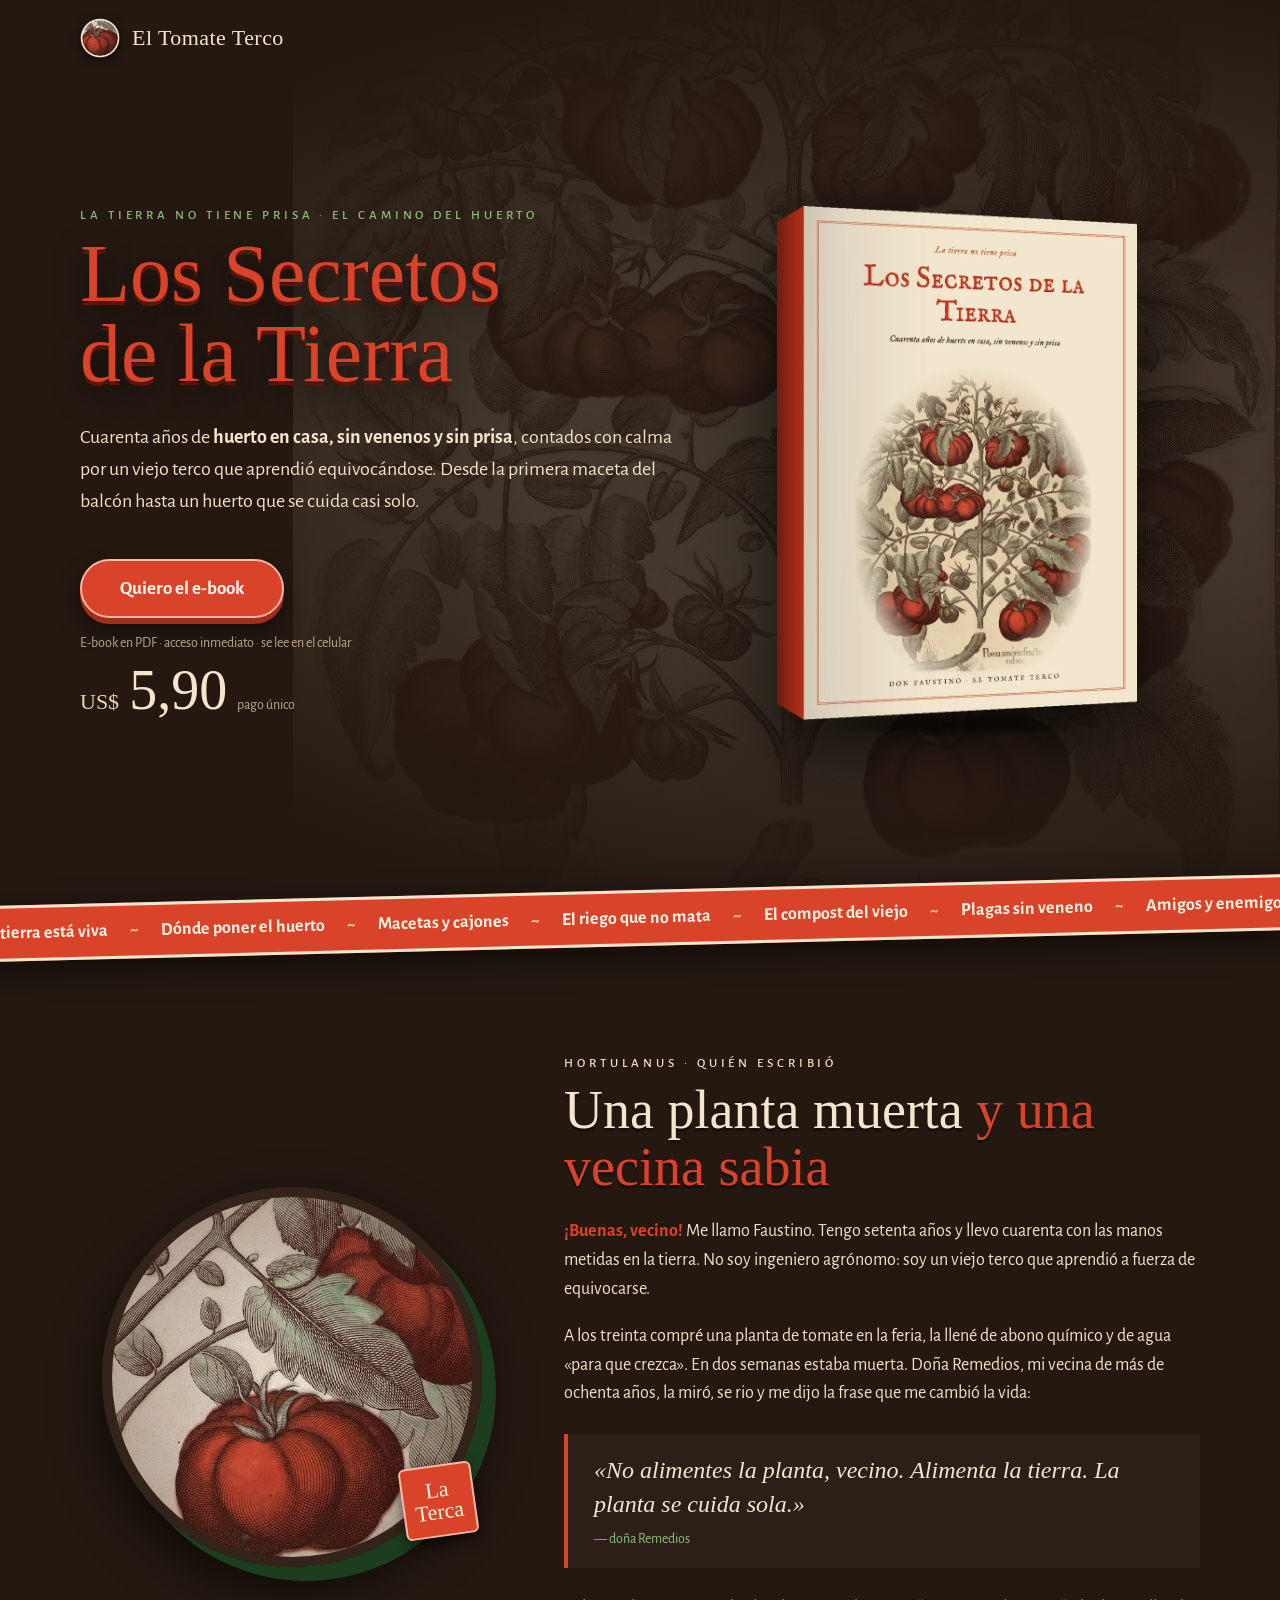
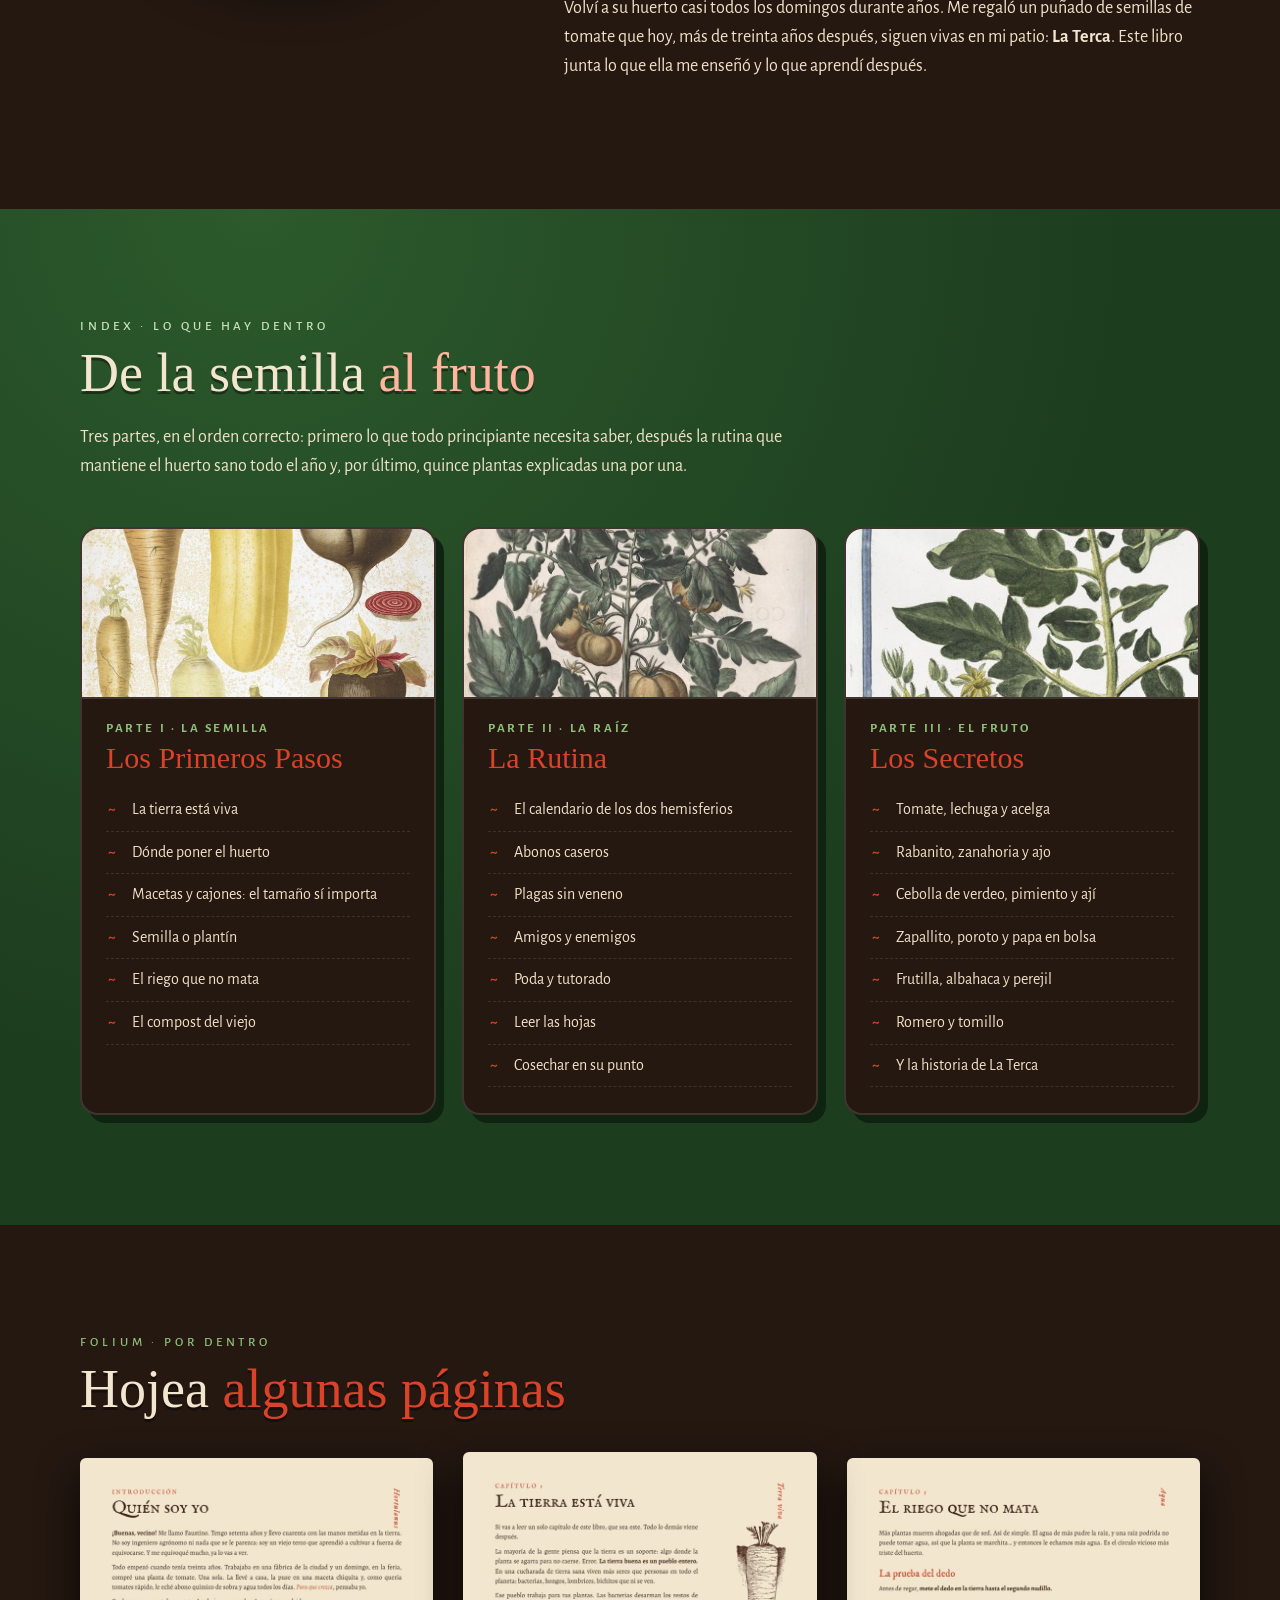
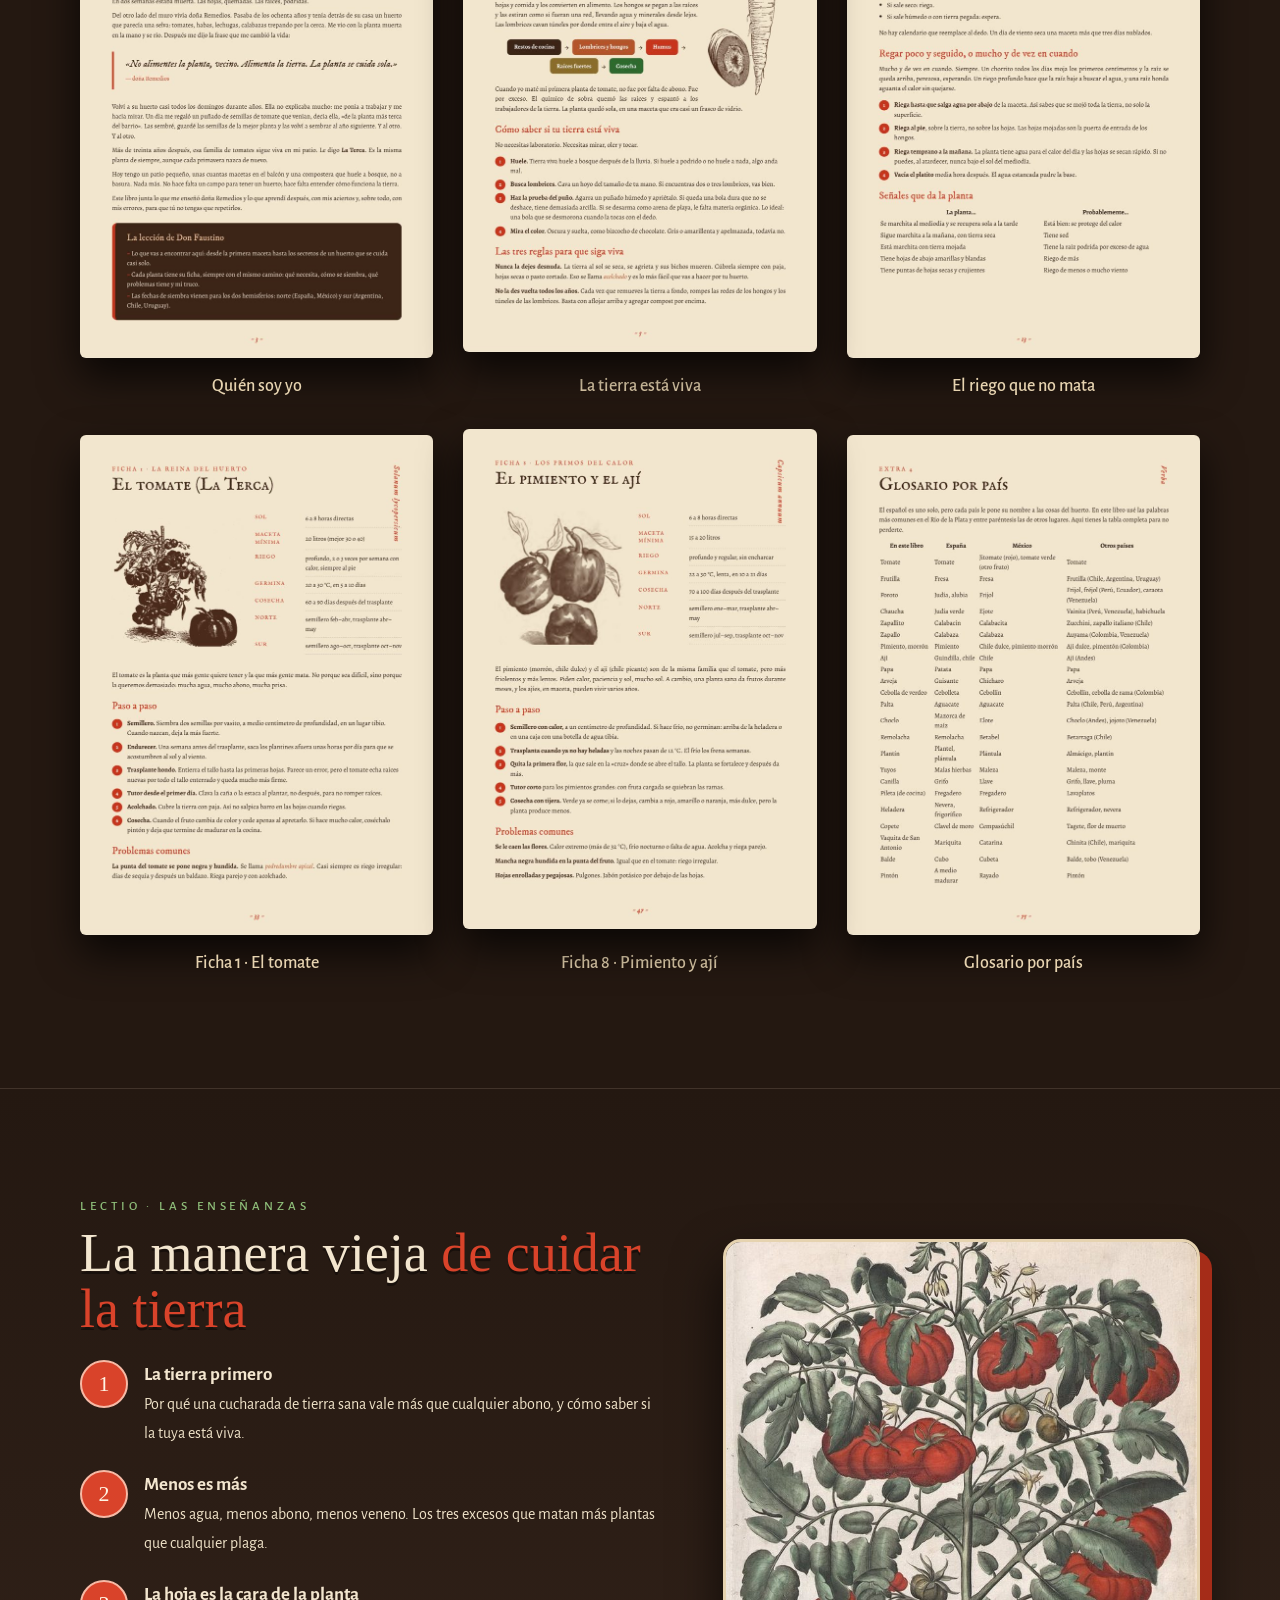
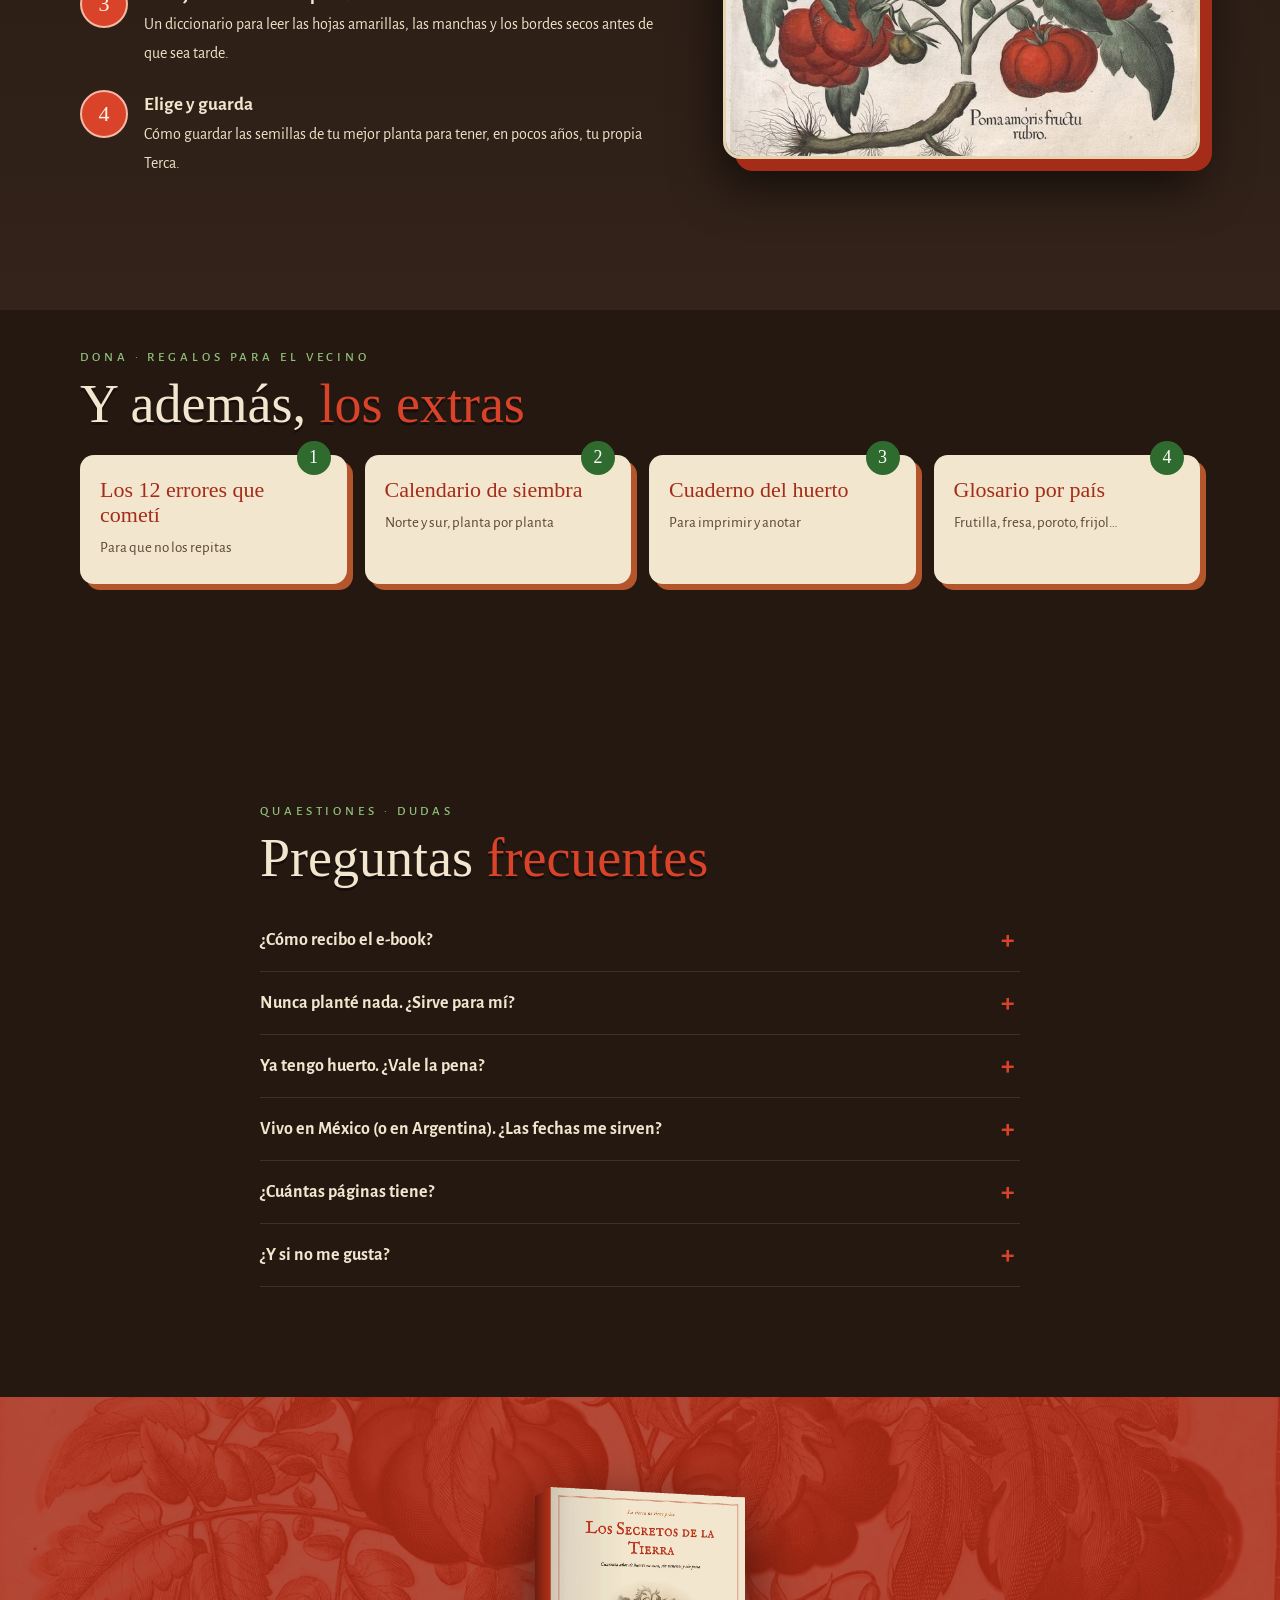
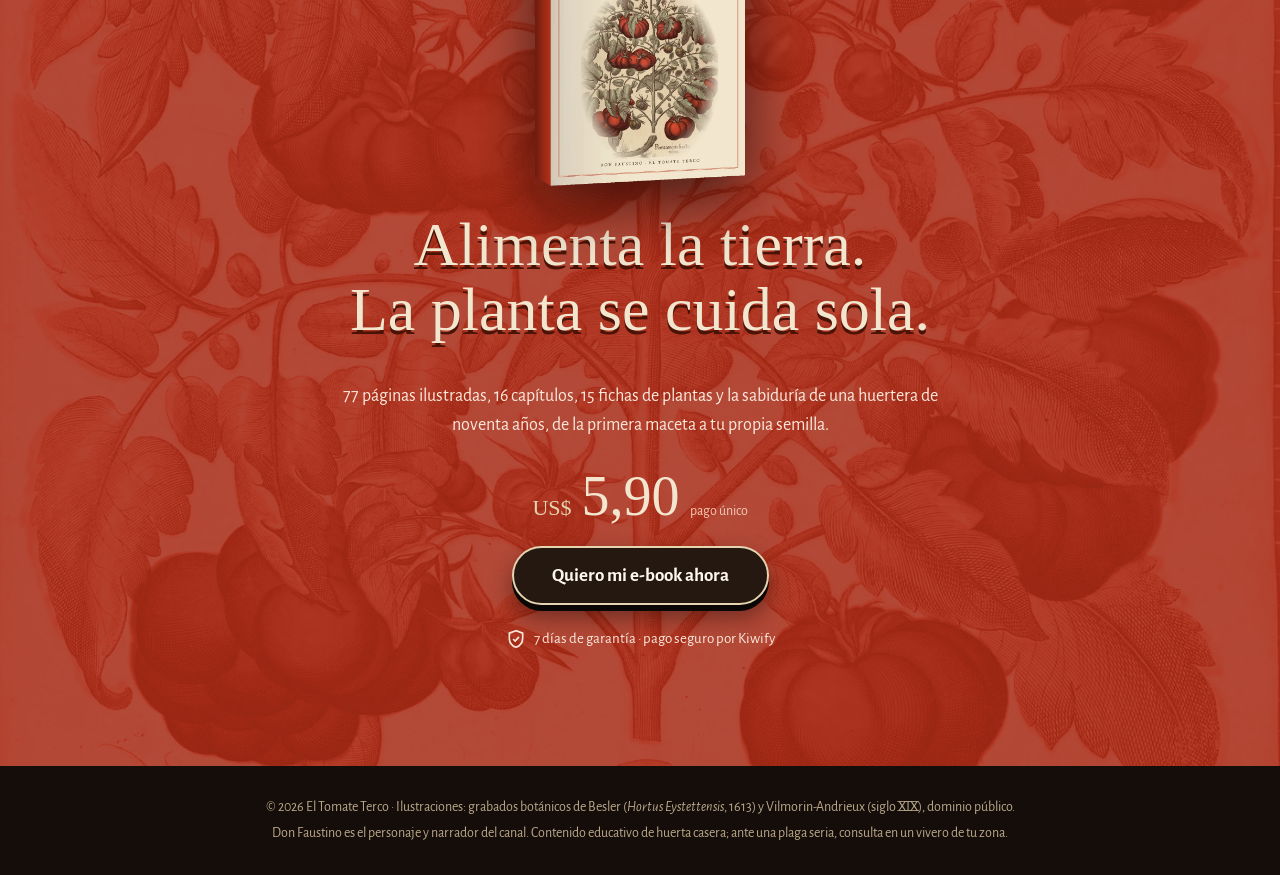
==== commit 05804c55: "Tomate: checkout da Kiwify e preço US$ 5,90 Co-Authored-By: Claude Opus 5.5 <noreply@anthropic.com>" ====
--- a/tomate/index.html
+++ b/tomate/index.html
@@ -19,7 +19,7 @@
 
 <!-- ============ CONFIGURAÇÃO: link do checkout e preço ============ -->
 <script>
-  window.CHECKOUT = "#comprar";   // trocar pelo link do checkout da Kiwify
+  window.CHECKOUT = "https://kiwify.app/HnpVst2";   // checkout da Kiwify
 </script>
 
 <header class="topo">
@@ -39,7 +39,7 @@
       <p class="lead">Cuarenta años de <strong>huerto en casa, sin venenos y sin prisa</strong>, contados con calma por un viejo terco que aprendió equivocándose. Desde la primera maceta del balcón hasta un huerto que se cuida casi solo.</p>
       <a class="botao comprar" href="#comprar">Quiero el e-book</a>
       <p class="mini">E-book en PDF · acceso inmediato · se lee en el celular</p>
-      <p class="preco"><span class="moeda">US$</span> <span class="valor">9,90</span> <span class="obs">pago único</span></p>
+      <p class="preco"><span class="moeda">US$</span> <span class="valor">5,90</span> <span class="obs">pago único</span></p>
     </div>
     <div class="hero-livro">
       <img class="livro flutua" src="img/libro.webp" alt="Portada del e-book Los Secretos de la Tierra" width="640" height="780">
@@ -186,7 +186,7 @@
     <img class="livro-peq flutua" src="img/libro.webp" alt="" width="320" height="390" loading="lazy">
     <h2>Alimenta la tierra.<br>La planta se cuida sola.</h2>
     <p>77 páginas ilustradas, 16 capítulos, 15 fichas de plantas y la sabiduría de una huertera de noventa años, de la primera maceta a tu propia semilla.</p>
-    <p class="preco"><span class="moeda">US$</span> <span class="valor">9,90</span> <span class="obs">pago único</span></p>
+    <p class="preco"><span class="moeda">US$</span> <span class="valor">5,90</span> <span class="obs">pago único</span></p>
     <a class="botao comprar escuro" href="#comprar">Quiero mi e-book ahora</a>
     <p class="garantia"><svg viewBox="0 0 24 24" width="20" height="20" aria-hidden="true"><path d="M12 2 4 5v6c0 5 3.4 9.3 8 11 4.6-1.7 8-6 8-11V5l-8-3Z" fill="none" stroke="currentColor" stroke-width="2"/><path d="m8.5 12 2.5 2.5 4.5-5" fill="none" stroke="currentColor" stroke-width="2"/></svg> 7 días de garantía · pago seguro por Kiwify</p>
   </div>
